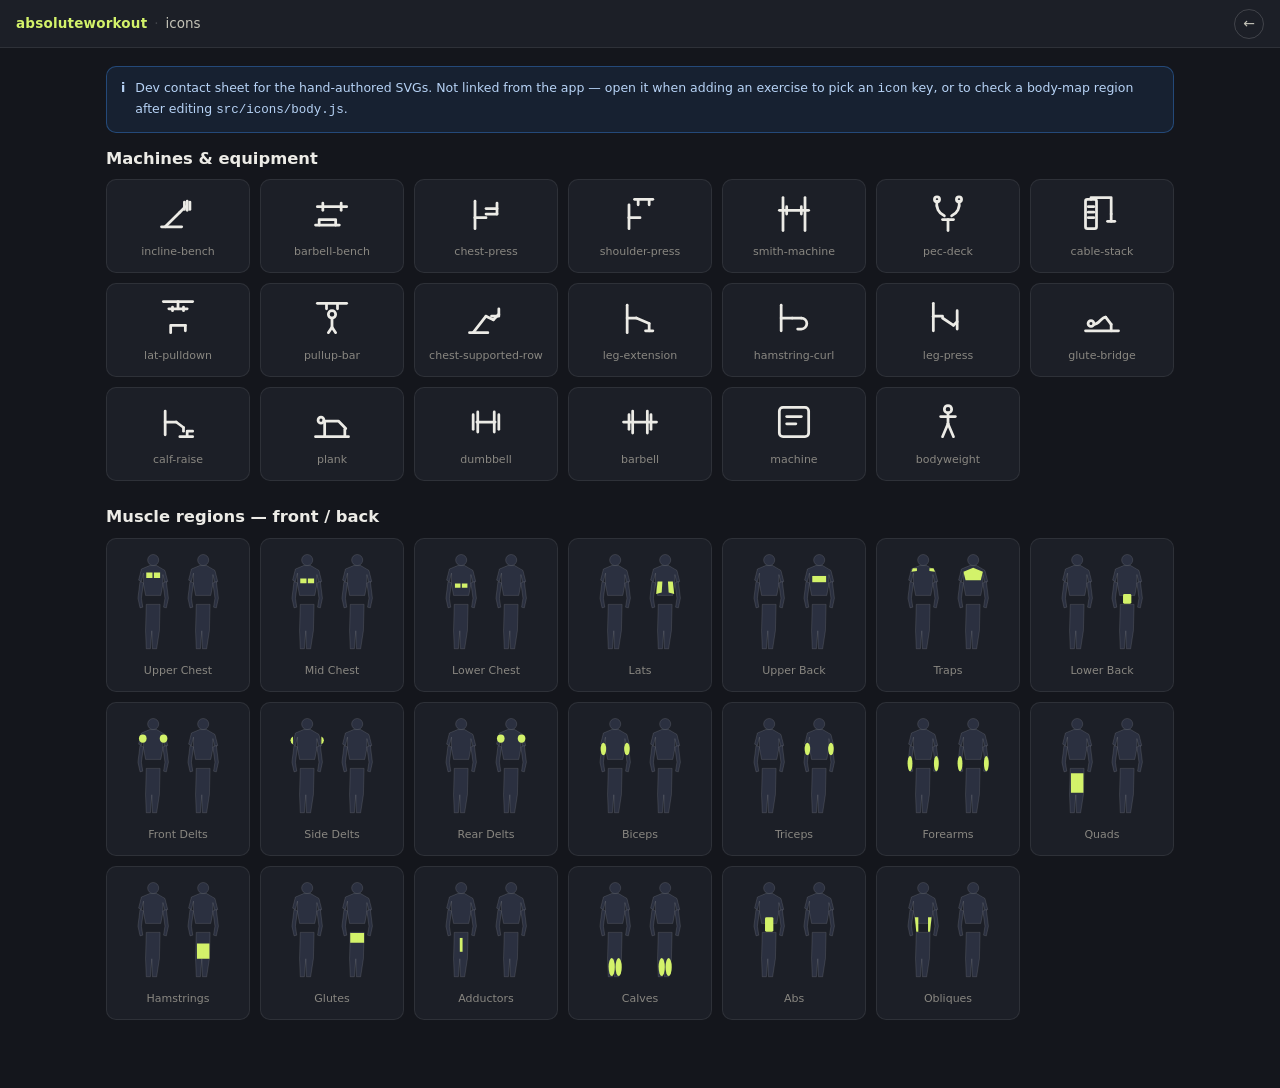
==== icons.html @ 0a4fb913 "Replace placeholder data with the real L5-S1-constrained plan; add muscle maps Data is now the actua" ====
<!DOCTYPE html>
<html lang="en">
<head>
<meta charset="UTF-8">
<title>absoluteworkout — icon contact sheet</title>
<meta name="viewport" content="width=device-width, initial-scale=1">
<meta name="robots" content="noindex">
<link rel="stylesheet" href="app.css">
<style>
  main { max-width: 1100px; }
  .sheet { display: grid; grid-template-columns: repeat(auto-fill, minmax(132px, 1fr)); gap: 10px; }
  .cell {
    display: flex; flex-direction: column; align-items: center; gap: 7px;
    padding: 12px 8px; background: var(--surface); border: 1px solid var(--line);
    border-radius: var(--radius); text-align: center;
  }
  .cell .k { font-size: 11px; color: var(--muted); word-break: break-word; }
  .cell .icon-eq { width: 44px; height: 44px; color: var(--text); }
</style>
</head>
<body>
<header class="appbar">
  <div class="wordmark"><span class="mark">absoluteworkout</span><span class="sep">·</span><span class="tag">icons</span></div>
  <div class="appbar-actions"><a class="icon-link" href="index.html" title="Back to the app">←</a></div>
</header>
<main>
  <div class="banner info" style="margin-bottom:16px">
    <span class="icon">i</span>
    <div>Dev contact sheet for the hand-authored SVGs. Not linked from the app —
      open it when adding an exercise to pick an <code>icon</code> key, or to check
      a body-map region after editing <code>src/icons/body.js</code>.</div>
  </div>

  <h3 style="margin-bottom:10px">Machines &amp; equipment</h3>
  <div class="sheet" id="eq"></div>

  <h3 style="margin:26px 0 10px">Muscle regions — front / back</h3>
  <div class="sheet" id="mm"></div>
</main>

<script type="module">
import { iconByKey, ICON_KEYS } from './src/icons/equipment.js';
import { bodyMap } from './src/icons/body.js';
import { mount, html } from './src/ui.js';

mount(document.getElementById('eq'),
  html`${ICON_KEYS.map(k => html`<div class="cell">${iconByKey(k)}<span class="k">${k}</span></div>`)}`);

const muscles = await fetch('data/muscles.json', { cache: 'no-store' }).then(r => r.json());
mount(document.getElementById('mm'),
  html`${muscles.map(m => html`<div class="cell">
    ${bodyMap({ primary: [m.id], view: 'both', height: 104 })}
    <span class="k">${m.name}</span>
  </div>`)}`);
</script>
</body>
</html>
---- app.css ----
/* absoluteworkout — dark-only. Structural tokens follow terroir; the viz tokens
   are the validated set (see README § Charts before changing any --series-*). */

:root {
  --bg: #14161c;
  --surface: #1c1f27;
  --surface-2: #232732;
  --surface-3: #2b3040;

  --text: #ecebe6;
  --text-2: #c3c2b7;
  --muted: #898781;

  --line: rgba(255, 255, 255, 0.08);
  --line-strong: rgba(255, 255, 255, 0.16);

  /* Brand accent — UI chrome only. Deliberately never used as a data colour,
     so it can't be mistaken for a series or a status. */
  --accent: #d3f26a;
  --accent-ink: #14161c;

  /* Data layer. Single hue: magnitude is read from bar length, not colour. */
  --series-1: #3987e5;
  --grid: #2c2f38;
  --baseline: #383c46;
  --band: rgba(57, 135, 229, 0.10);   /* weekly target range */

  /* Ordinal ramp, dark→light for increasing magnitude on a dark surface.
     Validated on --surface: monotone L, all ΔL gaps >= 0.06, single hue. */
  --ramp-1: #184f95;
  --ramp-2: #256abf;
  --ramp-3: #3987e5;
  --ramp-4: #86b6ef;
  --ramp-0: #232732;                  /* zero — recedes into the surface */

  /* Status. Ships with an icon + label, never colour alone: good vs critical
     is ΔE 4.1 under deuteranopia. */
  --good: #0ca30c;
  --warning: #fab219;
  --critical: #d03b3b;

  --radius: 10px;
  --radius-sm: 6px;
}

*, *::before, *::after { box-sizing: border-box; }

html { -webkit-text-size-adjust: 100%; }

body {
  margin: 0;
  min-height: 100vh;
  font-family: system-ui, -apple-system, "Segoe UI", sans-serif;
  font-size: 14px;
  line-height: 1.55;
  color: var(--text);
  background: var(--bg);
  -webkit-font-smoothing: antialiased;
  -moz-osx-font-smoothing: grayscale;
}

h1, h2, h3, h4 { margin: 0; font-weight: 600; line-height: 1.25; }

button { font: inherit; color: inherit; }

a { color: var(--accent); }

/* ---------- App bar ---------- */

header.appbar {
  position: sticky;
  top: 0;
  z-index: 50;
  display: flex;
  align-items: center;
  justify-content: space-between;
  gap: 16px;
  height: 48px;
  padding: 0 16px;
  background: var(--surface);
  border-bottom: 1px solid var(--line);
}

.wordmark {
  display: flex;
  align-items: baseline;
  gap: 7px;
  font-size: 13.5px;
}
.wordmark .mark { font-weight: 700; color: var(--accent); letter-spacing: 0.2px; }
.wordmark .sep { color: var(--line-strong); }
.wordmark .tag { color: var(--text-2); font-weight: 500; }

.appbar-actions { display: flex; align-items: center; gap: 8px; }

.icon-link, .icon-btn {
  display: inline-flex;
  align-items: center;
  justify-content: center;
  width: 30px;
  height: 30px;
  border-radius: 999px;
  border: 1px solid var(--line-strong);
  background: transparent;
  color: var(--text-2);
  text-decoration: none;
  cursor: pointer;
  transition: background 0.15s, border-color 0.15s, color 0.15s;
}
.icon-link:hover, .icon-btn:hover {
  background: rgba(255, 255, 255, 0.07);
  border-color: var(--line-strong);
  color: var(--text);
}
.icon-link svg, .icon-btn svg { width: 15px; height: 15px; display: block; }

/* ---------- Tabs ---------- */

nav.tabs {
  position: sticky;
  top: 48px;
  z-index: 40;
  display: flex;
  gap: 2px;
  padding: 0 16px;
  background: var(--surface);
  border-bottom: 1px solid var(--line);
  overflow-x: auto;
  scrollbar-width: none;
}
nav.tabs::-webkit-scrollbar { display: none; }

nav.tabs button {
  flex: 0 0 auto;
  padding: 11px 14px 9px;
  background: none;
  border: none;
  border-bottom: 2px solid transparent;
  color: var(--muted);
  font-size: 13px;
  font-weight: 600;
  letter-spacing: 0.2px;
  cursor: pointer;
  transition: color 0.15s, border-color 0.15s;
}
nav.tabs button:hover { color: var(--text-2); }
nav.tabs button[aria-selected="true"] { color: var(--text); border-bottom-color: var(--accent); }

/* ---------- Layout ---------- */

main {
  max-width: 940px;
  margin: 0 auto;
  padding: 18px 16px 72px;
}

.view[hidden] { display: none; }

.stack { display: flex; flex-direction: column; gap: 14px; }
.row { display: flex; align-items: center; gap: 8px; flex-wrap: wrap; }
.spread { display: flex; align-items: center; justify-content: space-between; gap: 12px; }

.section-label {
  font-size: 10.5px;
  font-weight: 700;
  text-transform: uppercase;
  letter-spacing: 1px;
  color: var(--muted);
}

.card {
  background: var(--surface);
  border: 1px solid var(--line);
  border-radius: var(--radius);
  padding: 14px 16px;
}

.empty {
  padding: 40px 20px;
  text-align: center;
  color: var(--muted);
  background: var(--surface);
  border: 1px dashed var(--line-strong);
  border-radius: var(--radius);
}
.empty .hint { margin-top: 8px; font-size: 12.5px; }

/* ---------- Chips ---------- */

.chip {
  display: inline-flex;
  align-items: center;
  gap: 6px;
  padding: 5px 12px;
  border-radius: 999px;
  border: 1px solid var(--line);
  background: rgba(255, 255, 255, 0.05);
  color: var(--text-2);
  font-size: 12.5px;
  font-weight: 500;
  cursor: pointer;
  transition: background 0.15s, color 0.15s, border-color 0.15s;
}
.chip:hover { background: rgba(255, 255, 255, 0.09); color: var(--text); }
.chip[aria-pressed="true"] {
  background: var(--accent);
  border-color: var(--accent);
  color: var(--accent-ink);
  font-weight: 600;
}

.badge {
  display: inline-flex;
  align-items: center;
  padding: 2px 8px;
  border-radius: 999px;
  background: var(--surface-2);
  border: 1px solid var(--line);
  color: var(--text-2);
  font-size: 11px;
  font-weight: 600;
  letter-spacing: 0.2px;
  white-space: nowrap;
}

/* ---------- Buttons ---------- */

.btn {
  display: inline-flex;
  align-items: center;
  justify-content: center;
  gap: 7px;
  padding: 9px 16px;
  border-radius: var(--radius-sm);
  border: 1px solid var(--line-strong);
  background: var(--surface-2);
  color: var(--text);
  font-size: 13px;
  font-weight: 600;
  cursor: pointer;
  transition: background 0.15s, border-color 0.15s, opacity 0.15s;
}
.btn:hover { background: var(--surface-3); }
.btn:disabled { opacity: 0.45; cursor: not-allowed; }
.btn.primary {
  background: var(--accent);
  border-color: var(--accent);
  color: var(--accent-ink);
}
.btn.primary:hover { filter: brightness(1.07); }
.btn.danger { color: #f0a3a3; border-color: rgba(208, 59, 59, 0.45); }
.btn.danger:hover { background: rgba(208, 59, 59, 0.14); }
.btn.sm { padding: 6px 11px; font-size: 12px; }

/* ---------- Icons: machines + muscle map ---------- */

.icon-eq {
  width: 26px;
  height: 26px;
  flex: 0 0 auto;
  color: var(--text-2);
}

.ex-icons {
  display: flex;
  align-items: center;
  gap: 8px;
  flex: 0 0 auto;
  padding-top: 2px;
}

.icon-eq-box {
  display: inline-flex;
  align-items: center;
  justify-content: center;
  width: 38px;
  height: 38px;
  border-radius: var(--radius-sm);
  background: var(--surface-2);
  border: 1px solid var(--line);
  overflow: hidden;
}

/* Real photo/illustration, when data/exercises.json supplies `image`. */
.ex-thumb {
  width: 100%;
  height: 100%;
  object-fit: cover;
  display: block;
}

.demo-link {
  display: inline-flex;
  align-items: center;
  gap: 4px;
  font-size: 11.5px;
  font-weight: 600;
  color: var(--accent);
  text-decoration: none;
}
.demo-link:hover { text-decoration: underline; }

/* Body map. Outline recedes; the highlighted region is the whole point. */
.bodymap { display: block; }
.bodymap .bm-outline {
  fill: var(--surface-3);
  stroke: var(--line-strong);
  stroke-width: 1;
}
.bodymap .r-on { fill: var(--accent); }
.bodymap .r-sec { fill: var(--accent); opacity: 0.35; }

.bodymap-pair { display: inline-flex; gap: 6px; align-items: flex-start; }

.bodymap-box {
  display: inline-flex;
  align-items: center;
  justify-content: center;
  gap: 6px;
  padding: 6px 8px;
  border-radius: var(--radius-sm);
  background: var(--surface-2);
  border: 1px solid var(--line);
}

.map-legend {
  display: flex;
  gap: 14px;
  margin-top: 8px;
  font-size: 11.5px;
  color: var(--muted);
}
.map-legend span { display: inline-flex; align-items: center; gap: 5px; }
.map-legend i {
  width: 10px; height: 10px; border-radius: 2px;
  background: var(--accent); display: inline-block;
}
.map-legend i.sec { opacity: 0.35; }

/* ---------- Safety callouts ---------- */

.limit {
  display: inline-flex;
  align-items: center;
  gap: 6px;
  margin: 8px 14px 0;
  padding: 4px 10px;
  border-radius: 999px;
  background: rgba(250, 178, 25, 0.12);
  border: 1px solid rgba(250, 178, 25, 0.45);
  color: #f3d18a;
  font-size: 11.5px;
  font-weight: 600;
}

.support-tag {
  font-size: 11px;
  color: var(--muted);
}

/* ---------- Exercise / prescription rows ---------- */

.block + .block { margin-top: 16px; }
.block-name {
  margin-bottom: 8px;
  font-size: 10.5px;
  font-weight: 700;
  text-transform: uppercase;
  letter-spacing: 1px;
  color: var(--muted);
}

.ex {
  border: 1px solid var(--line);
  border-radius: var(--radius);
  background: var(--surface);
  overflow: hidden;
}
.ex + .ex { margin-top: 8px; }

.ex-head {
  display: flex;
  align-items: flex-start;
  justify-content: space-between;
  gap: 12px;
  padding: 12px 14px;
}
.ex-name { font-size: 14.5px; font-weight: 600; }
.ex-sub { margin-top: 3px; font-size: 12.5px; color: var(--muted); }
.ex-pres {
  flex: 0 0 auto;
  text-align: right;
  font-variant-numeric: tabular-nums;
}
.ex-pres .sets { font-size: 15px; font-weight: 700; }
.ex-pres .rest { font-size: 11.5px; color: var(--muted); }

.cues {
  margin: 0;
  padding: 0 14px 12px 30px;
  color: var(--text-2);
  font-size: 12.5px;
}
.cues li { margin: 2px 0; }

.note {
  padding: 8px 14px 12px;
  font-size: 12.5px;
  color: var(--text-2);
}
.note.progression { color: var(--accent); }

/* ---------- Set logger ---------- */

.sets-grid {
  display: grid;
  grid-template-columns: 26px 1fr 1fr 42px;
  gap: 6px;
  align-items: center;
  padding: 0 14px 12px;
}
.sets-grid .col-label {
  font-size: 10px;
  font-weight: 700;
  text-transform: uppercase;
  letter-spacing: 0.8px;
  color: var(--muted);
}
.sets-grid .idx {
  font-size: 12px;
  font-weight: 700;
  color: var(--muted);
  text-align: center;
  font-variant-numeric: tabular-nums;
}
.sets-grid input {
  width: 100%;
  padding: 8px 10px;
  border-radius: var(--radius-sm);
  border: 1px solid var(--line-strong);
  background: var(--bg);
  color: var(--text);
  font: inherit;
  font-variant-numeric: tabular-nums;
  text-align: center;
}
.sets-grid input:focus {
  outline: 2px solid var(--series-1);
  outline-offset: -1px;
  border-color: transparent;
}
.sets-grid input::placeholder { color: var(--muted); }

.set-done {
  display: inline-flex;
  align-items: center;
  justify-content: center;
  width: 34px;
  height: 34px;
  border-radius: var(--radius-sm);
  border: 1px solid var(--line-strong);
  background: var(--surface-2);
  color: var(--muted);
  cursor: pointer;
  transition: background 0.15s, color 0.15s, border-color 0.15s;
}
.set-done:hover { background: var(--surface-3); color: var(--text-2); }
.set-done[aria-pressed="true"] {
  background: rgba(12, 163, 12, 0.16);
  border-color: var(--good);
  color: #6ee06e;
}
.set-done svg { width: 15px; height: 15px; }

/* A logged set recedes — the eye should land on what's still to do. */
.sets-grid input.logged {
  opacity: 0.6;
  border-color: rgba(12, 163, 12, 0.35);
}

/* ---------- Stat tiles ---------- */

.tiles {
  display: grid;
  grid-template-columns: repeat(auto-fit, minmax(140px, 1fr));
  gap: 10px;
}
.tile {
  padding: 13px 15px;
  background: var(--surface);
  border: 1px solid var(--line);
  border-radius: var(--radius);
}
.tile .label {
  font-size: 10.5px;
  font-weight: 700;
  text-transform: uppercase;
  letter-spacing: 0.9px;
  color: var(--muted);
}
.tile .value {
  margin-top: 5px;
  font-size: 26px;
  font-weight: 700;
  line-height: 1.1;
  color: var(--text);
}
.tile .unit { font-size: 13px; font-weight: 600; color: var(--text-2); margin-left: 3px; }
.tile .sub { margin-top: 3px; font-size: 12px; color: var(--muted); }

/* ---------- Volume bars ---------- */

.vol-row {
  display: grid;
  grid-template-columns: 104px 1fr 96px;
  align-items: center;
  gap: 10px;
  padding: 5px 0;
}
.vol-name { font-size: 12.5px; color: var(--text-2); }

.vol-track {
  position: relative;
  height: 16px;
  background: var(--surface-2);
  border-radius: 3px;
  overflow: hidden;
}
/* Target range drawn behind the bar — state is read from position against the
   band plus the text label, never from bar colour. */
.vol-band {
  position: absolute;
  top: 0;
  bottom: 0;
  background: var(--band);
  border-left: 1px solid rgba(57, 135, 229, 0.5);
  border-right: 1px solid rgba(57, 135, 229, 0.5);
}
.vol-bar {
  position: relative;
  height: 100%;
  background: var(--series-1);
  border-radius: 0 4px 4px 0;
  min-width: 2px;
}
.vol-meta {
  display: flex;
  align-items: center;
  gap: 5px;
  font-size: 12px;
  color: var(--muted);
  font-variant-numeric: tabular-nums;
  white-space: nowrap;
}
.vol-meta .sets { font-weight: 700; color: var(--text-2); }
.vol-meta .state { font-size: 11px; }

/* ---------- Weekly trend ---------- */

.trend {
  display: flex;
  align-items: flex-end;
  gap: 3px;
  height: 96px;
  padding-top: 6px;
  border-bottom: 1px solid var(--baseline);
}
.trend-col {
  flex: 1 1 0;
  min-width: 0;
  display: flex;
  flex-direction: column;
  justify-content: flex-end;
  height: 100%;
  cursor: default;
}
.trend-bar {
  background: var(--series-1);
  border-radius: 4px 4px 0 0;
  min-height: 2px;
  transition: filter 0.12s;
}
.trend-col:hover .trend-bar { filter: brightness(1.25); }
.trend-bar.zero { background: var(--surface-2); }
.trend-axis {
  display: flex;
  gap: 3px;
  margin-top: 5px;
}
.trend-axis span {
  flex: 1 1 0;
  min-width: 0;
  font-size: 9.5px;
  color: var(--muted);
  text-align: center;
  overflow: hidden;
  white-space: nowrap;
}

/* ---------- Table ---------- */

table.data {
  width: 100%;
  border-collapse: collapse;
  font-size: 13px;
}
table.data th {
  text-align: left;
  padding: 7px 8px;
  font-size: 10.5px;
  font-weight: 700;
  text-transform: uppercase;
  letter-spacing: 0.8px;
  color: var(--muted);
  border-bottom: 1px solid var(--line-strong);
}
table.data td {
  padding: 8px;
  border-bottom: 1px solid var(--line);
  color: var(--text-2);
  font-variant-numeric: tabular-nums;
}
table.data td.name { color: var(--text); font-variant-numeric: normal; }
table.data tr:last-child td { border-bottom: none; }

/* ---------- Library cross-reference ---------- */

.lib-grid { display: grid; grid-template-columns: 1fr; gap: 14px; }
@media (min-width: 720px) {
  .lib-grid { grid-template-columns: 1fr 1fr; }
}

.lib-list { display: flex; flex-direction: column; gap: 4px; }
.lib-item {
  display: flex;
  align-items: center;
  justify-content: space-between;
  gap: 10px;
  width: 100%;
  padding: 8px 11px;
  border-radius: var(--radius-sm);
  border: 1px solid transparent;
  background: var(--surface-2);
  text-align: left;
  cursor: pointer;
  transition: background 0.15s, border-color 0.15s;
}
.lib-item:hover { background: var(--surface-3); }
.lib-item[aria-pressed="true"] { border-color: var(--accent); background: var(--surface-3); }
.lib-item .n { font-size: 13px; color: var(--text); }
.lib-item .m { font-size: 11.5px; color: var(--muted); }

/* ---------- Banner ---------- */

.banner {
  display: flex;
  align-items: flex-start;
  gap: 10px;
  padding: 11px 14px;
  border-radius: var(--radius);
  font-size: 12.5px;
  border: 1px solid;
}
.banner.warn {
  background: rgba(250, 178, 25, 0.10);
  border-color: rgba(250, 178, 25, 0.4);
  color: #f3d18a;
}
.banner.info {
  background: rgba(57, 135, 229, 0.10);
  border-color: rgba(57, 135, 229, 0.4);
  color: #b7d3f6;
}
.banner .icon { flex: 0 0 auto; font-weight: 700; }
.banner ul { margin: 6px 0 0; padding-left: 18px; }

/* ---------- Dialog ---------- */

dialog {
  max-width: 460px;
  width: calc(100% - 32px);
  padding: 20px 22px;
  border: 1px solid var(--line-strong);
  border-radius: var(--radius);
  background: var(--surface);
  color: var(--text);
}
dialog::backdrop { background: rgba(0, 0, 0, 0.6); backdrop-filter: blur(2px); }
dialog h3 { margin-bottom: 6px; font-size: 15px; }
dialog p { margin: 0 0 14px; font-size: 13px; color: var(--text-2); }
dialog textarea {
  width: 100%;
  min-height: 120px;
  padding: 10px;
  border-radius: var(--radius-sm);
  border: 1px solid var(--line-strong);
  background: var(--bg);
  color: var(--text);
  font-family: ui-monospace, SFMono-Regular, Menlo, monospace;
  font-size: 12px;
  resize: vertical;
}
dialog .dialog-actions { display: flex; justify-content: flex-end; gap: 8px; margin-top: 14px; }

/* ---------- Sticky session footer ---------- */

.session-footer {
  position: fixed;
  bottom: 0;
  left: 0;
  right: 0;
  z-index: 45;
  display: flex;
  align-items: center;
  justify-content: space-between;
  gap: 12px;
  padding: 10px 16px;
  background: var(--surface);
  border-top: 1px solid var(--line-strong);
}
.session-footer .progress { font-size: 12.5px; color: var(--text-2); font-variant-numeric: tabular-nums; }

@media (max-width: 520px) {
  .vol-row { grid-template-columns: 84px 1fr 78px; }
  .tile .value { font-size: 22px; }
  main { padding: 14px 12px 76px; }
}

@media (prefers-reduced-motion: reduce) {
  * { transition: none !important; animation: none !important; }
}
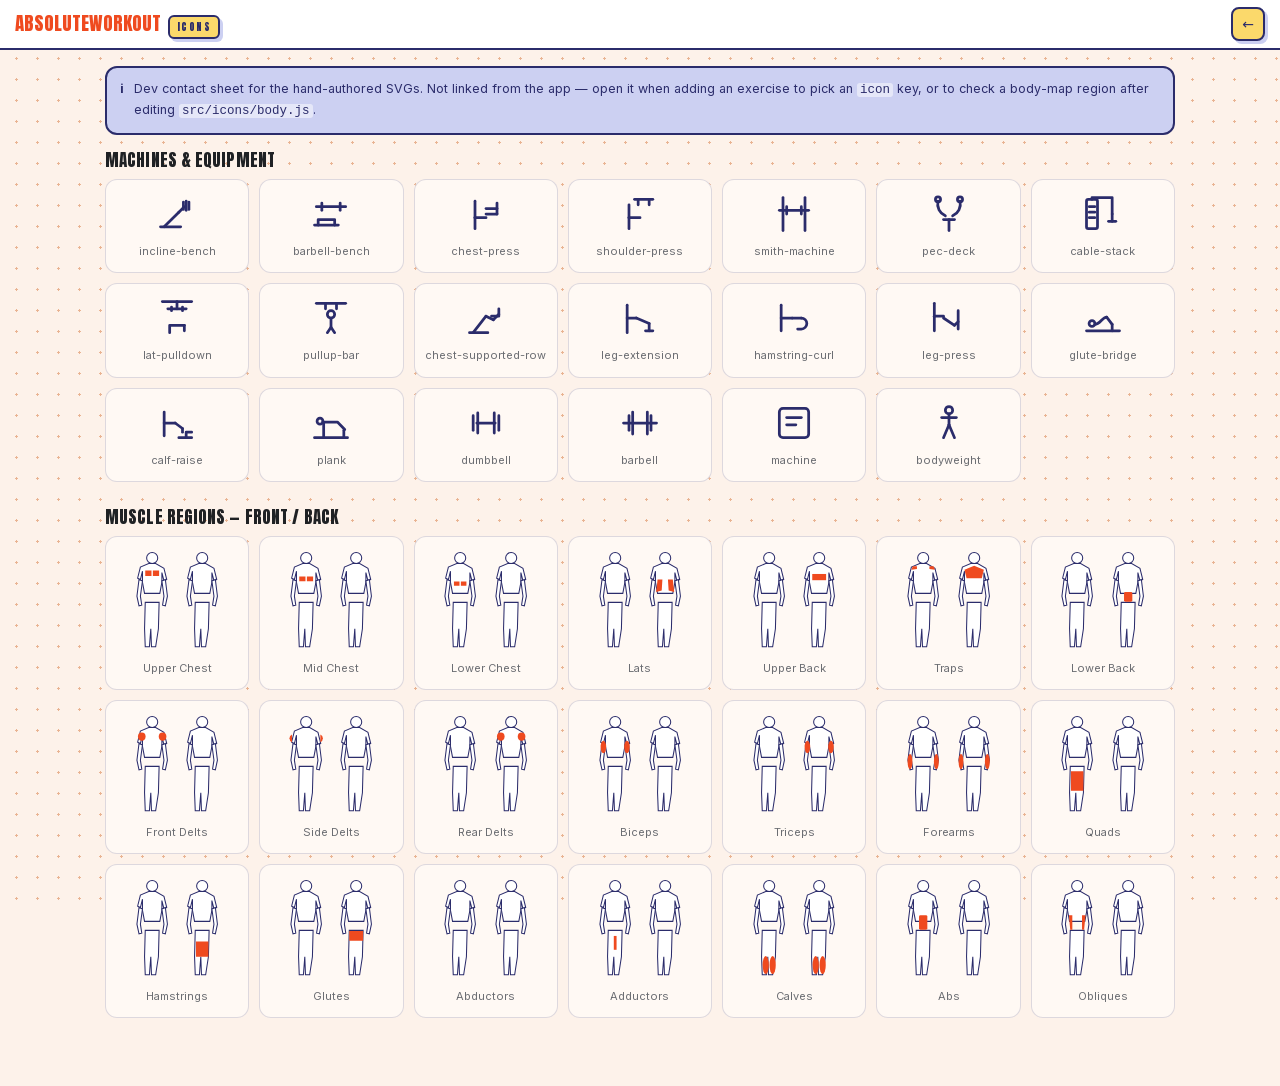
==== commit 3d1eb460: "Restyle: warm Ghibli-ish palette, self-hosted display type Replaces the dark theme with a cream grou" ====
--- a/icons.html
+++ b/icons.html
@@ -11,11 +11,11 @@
   .sheet { display: grid; grid-template-columns: repeat(auto-fill, minmax(132px, 1fr)); gap: 10px; }
   .cell {
     display: flex; flex-direction: column; align-items: center; gap: 7px;
-    padding: 12px 8px; background: var(--surface); border: 1px solid var(--line);
+    padding: 12px 8px; background: var(--card); border: 1px solid var(--line);
     border-radius: var(--radius); text-align: center;
   }
-  .cell .k { font-size: 11px; color: var(--muted); word-break: break-word; }
-  .cell .icon-eq { width: 44px; height: 44px; color: var(--text); }
+  .cell .k { font-size: 11px; color: var(--ink-2); word-break: break-word; }
+  .cell .icon-eq { width: 44px; height: 44px; color: var(--navy); }
 </style>
 </head>
 <body>
--- a/app.css
+++ b/app.css
@@ -1,69 +1,103 @@
-/* absoluteworkout — dark-only. Structural tokens follow terroir; the viz tokens
-   are the validated set (see README § Charts before changing any --series-*). */
+/* ===========================================================================
+   absoluteworkout — visual system
+   ---------------------------------------------------------------------------
+   Warm blush cream ground with a dot lattice, vermilion primary, butter
+   secondary, deep navy ink, and hard offset shadows with no blur. Anton
+   condensed caps for display, Inter for everything else.
+
+   Two rules worth knowing before editing:
+
+   1. VERMILION IS UI CHROME, NOT DATA. The volume chart uses --series and
+      --series-met (two steps of one blue hue) so a chart colour can never be
+      confused with an accent. Status good vs critical sit at dE 4.1 under
+      deuteranopia, so no verdict in this app is carried by colour alone — the
+      marker position and the text label say it.
+   2. INPUTS ARE 16px. Below that, iOS Safari zooms the page on focus. You tap
+      ~19 fields in a session; 14px means 19 involuntary zooms.
+   =========================================================================== */
+
+/* Self-hosted so the app makes no third-party requests and works offline.
+   Latin subsets only — 59KB for both. */
+@font-face {
+  font-family: 'Anton';
+  src: url('assets/fonts/anton-latin.woff2') format('woff2');
+  font-weight: 400;
+  font-style: normal;
+  font-display: swap;
+}
+@font-face {
+  font-family: 'InterVar';
+  src: url('assets/fonts/inter-latin.woff2') format('woff2');
+  font-weight: 100 900;
+  font-style: normal;
+  font-display: swap;
+}
 
 :root {
-  --bg: #14161c;
-  --surface: #1c1f27;
-  --surface-2: #232732;
-  --surface-3: #2b3040;
-
-  --text: #ecebe6;
-  --text-2: #c3c2b7;
-  --muted: #898781;
-
-  --line: rgba(255, 255, 255, 0.08);
-  --line-strong: rgba(255, 255, 255, 0.16);
-
-  /* Brand accent — UI chrome only. Deliberately never used as a data colour,
-     so it can't be mistaken for a series or a status. */
-  --accent: #d3f26a;
-  --accent-ink: #14161c;
-
-  /* Data layer. Single hue: magnitude is read from bar length, not colour. */
-  --series-1: #3987e5;
-  --grid: #2c2f38;
-  --baseline: #383c46;
-  --band: rgba(57, 135, 229, 0.10);   /* weekly target range */
-
-  /* Ordinal ramp, dark→light for increasing magnitude on a dark surface.
-     Validated on --surface: monotone L, all ΔL gaps >= 0.06, single hue. */
-  --ramp-1: #184f95;
-  --ramp-2: #256abf;
-  --ramp-3: #3987e5;
-  --ramp-4: #86b6ef;
-  --ramp-0: #232732;                  /* zero — recedes into the surface */
-
-  /* Status. Ships with an icon + label, never colour alone: good vs critical
-     is ΔE 4.1 under deuteranopia. */
-  --good: #0ca30c;
-  --warning: #fab219;
+  /* ground + ink */
+  --cream: #fdf2ea;
+  --card: #fff9f4;
+  --white: #ffffff;
+  --ink: #1f2124;
+  --ink-2: #6b6d72;
+  --ink-3: #a3a5aa;
+
+  /* accents — chrome only */
+  --verm: #ef4a1f;
+  --butter: #fbd96b;
+  --navy: #2b2c6b;
+  --lav: #ccd0f2;
+
+  /* the dot lattice */
+  --dot: #e9b493;
+
+  /* data layer — one hue, two steps. Never an accent colour. */
+  --series: #2f6fa8;
+  --series-met: #6fa3cf;
+
+  /* status. Icon + label always; never colour alone. */
   --critical: #d03b3b;
 
-  --radius: 10px;
-  --radius-sm: 6px;
+  --line: rgba(43, 44, 107, 0.16);
+
+  --radius: 12px;
+  --radius-sm: 8px;
+  --shadow: 5px 5px 0 var(--lav);
+  --shadow-sm: 3px 3px 0 var(--lav);
+
+  --display: Anton, 'Arial Narrow', sans-serif;
+  --body: InterVar, system-ui, -apple-system, 'Segoe UI', sans-serif;
 }
 
 *, *::before, *::after { box-sizing: border-box; }
-
 html { -webkit-text-size-adjust: 100%; }
 
 body {
   margin: 0;
   min-height: 100vh;
-  font-family: system-ui, -apple-system, "Segoe UI", sans-serif;
+  font-family: var(--body);
   font-size: 14px;
   line-height: 1.55;
-  color: var(--text);
-  background: var(--bg);
+  color: var(--ink);
+  background-color: var(--cream);
+  /* the lattice — fixed so it reads as paper the app sits on, not wallpaper
+     that scrolls with the content */
+  background-image: radial-gradient(circle, var(--dot) 1.15px, transparent 1.15px);
+  background-size: 21px 21px;
+  background-position: 6px 6px;
+  background-attachment: fixed;
   -webkit-font-smoothing: antialiased;
   -moz-osx-font-smoothing: grayscale;
 }
 
-h1, h2, h3, h4 { margin: 0; font-weight: 600; line-height: 1.25; }
-
+h1, h2, h3, h4 { margin: 0; font-weight: 400; line-height: 1.1; }
+h2, h3 { font-family: var(--display); text-transform: uppercase; letter-spacing: 0.1px; }
+h2 { font-size: 27px; }
+h3 { font-size: 17px; }
 button { font: inherit; color: inherit; }
-
-a { color: var(--accent); }
+a { color: var(--verm); }
+
+:focus-visible { outline: 3px solid var(--navy); outline-offset: 2px; }
 
 /* ---------- App bar ---------- */
 
@@ -75,115 +109,129 @@
   align-items: center;
   justify-content: space-between;
   gap: 16px;
-  height: 48px;
-  padding: 0 16px;
-  background: var(--surface);
-  border-bottom: 1px solid var(--line);
+  height: 50px;
+  padding-left: max(15px, env(safe-area-inset-left));
+  padding-right: max(15px, env(safe-area-inset-right));
+  background: var(--white);
+  border-bottom: 2px solid var(--navy);
 }
 
 .wordmark {
   display: flex;
   align-items: baseline;
   gap: 7px;
-  font-size: 13.5px;
-}
-.wordmark .mark { font-weight: 700; color: var(--accent); letter-spacing: 0.2px; }
-.wordmark .sep { color: var(--line-strong); }
-.wordmark .tag { color: var(--text-2); font-weight: 500; }
-
-.appbar-actions { display: flex; align-items: center; gap: 8px; }
+  font-family: var(--display);
+  font-size: 19px;
+  text-transform: uppercase;
+  color: var(--verm);
+}
+.wordmark .mark { color: var(--verm); }
+.wordmark .mark b { font-weight: 400; color: var(--navy); }
+.wordmark .sep { display: none; }        /* the two-tone wordmark carries it */
+.wordmark .tag {
+  font-size: 10px;
+  letter-spacing: 1.4px;
+  color: var(--navy);
+  background: var(--butter);
+  border: 2px solid var(--navy);
+  border-radius: 6px;
+  padding: 2px 7px;
+  box-shadow: var(--shadow-sm);
+}
+
+.appbar-actions { display: flex; align-items: center; gap: 9px; }
 
 .icon-link, .icon-btn {
   display: inline-flex;
   align-items: center;
   justify-content: center;
-  width: 30px;
-  height: 30px;
-  border-radius: 999px;
-  border: 1px solid var(--line-strong);
-  background: transparent;
-  color: var(--text-2);
+  width: 34px;
+  height: 34px;
+  border-radius: var(--radius-sm);
+  border: 2px solid var(--navy);
+  background: var(--butter);
+  color: var(--navy);
   text-decoration: none;
   cursor: pointer;
-  transition: background 0.15s, border-color 0.15s, color 0.15s;
-}
-.icon-link:hover, .icon-btn:hover {
-  background: rgba(255, 255, 255, 0.07);
-  border-color: var(--line-strong);
-  color: var(--text);
-}
+  box-shadow: var(--shadow-sm);
+  transition: transform 0.1s, box-shadow 0.1s;
+}
+.icon-link:hover, .icon-btn:hover { transform: translate(1px, 1px); box-shadow: 2px 2px 0 var(--lav); }
+.icon-link:active, .icon-btn:active { transform: translate(3px, 3px); box-shadow: none; }
 .icon-link svg, .icon-btn svg { width: 15px; height: 15px; display: block; }
 
 /* ---------- Tabs ---------- */
 
 nav.tabs {
   position: sticky;
-  top: 48px;
+  top: 50px;
   z-index: 40;
   display: flex;
-  gap: 2px;
-  padding: 0 16px;
-  background: var(--surface);
-  border-bottom: 1px solid var(--line);
-  overflow-x: auto;
-  scrollbar-width: none;
-}
-nav.tabs::-webkit-scrollbar { display: none; }
-
+  background: var(--white);
+  border-bottom: 2px solid var(--navy);
+  padding-left: env(safe-area-inset-left);
+  padding-right: env(safe-area-inset-right);
+}
 nav.tabs button {
-  flex: 0 0 auto;
-  padding: 11px 14px 9px;
+  flex: 1 1 0;
+  min-width: 0;
+  padding: 11px 4px 10px;
   background: none;
   border: none;
-  border-bottom: 2px solid transparent;
-  color: var(--muted);
-  font-size: 13px;
-  font-weight: 600;
-  letter-spacing: 0.2px;
+  border-right: 1px solid var(--line);
+  font-family: var(--display);
+  font-size: 11.5px;
+  letter-spacing: 1px;
+  text-transform: uppercase;
+  color: var(--ink-2);
   cursor: pointer;
-  transition: color 0.15s, border-color 0.15s;
-}
-nav.tabs button:hover { color: var(--text-2); }
-nav.tabs button[aria-selected="true"] { color: var(--text); border-bottom-color: var(--accent); }
+  transition: background 0.12s, color 0.12s;
+}
+nav.tabs button:last-child { border-right: none; }
+nav.tabs button:hover { background: var(--cream); }
+nav.tabs button[aria-selected="true"] { background: var(--verm); color: var(--white); }
 
 /* ---------- Layout ---------- */
 
 main {
   max-width: 940px;
   margin: 0 auto;
-  padding: 18px 16px 72px;
+  padding-top: 16px;
+  padding-left: max(15px, env(safe-area-inset-left));
+  padding-right: max(15px, env(safe-area-inset-right));
+  padding-bottom: calc(72px + env(safe-area-inset-bottom));
 }
 
 .view[hidden] { display: none; }
-
 .stack { display: flex; flex-direction: column; gap: 14px; }
 .row { display: flex; align-items: center; gap: 8px; flex-wrap: wrap; }
 .spread { display: flex; align-items: center; justify-content: space-between; gap: 12px; }
 
 .section-label {
-  font-size: 10.5px;
-  font-weight: 700;
+  font-family: var(--display);
+  font-size: 11.5px;
+  letter-spacing: 1.3px;
   text-transform: uppercase;
-  letter-spacing: 1px;
-  color: var(--muted);
+  color: var(--navy);
 }
 
 .card {
-  background: var(--surface);
-  border: 1px solid var(--line);
+  background: var(--card);
+  border: 2px solid var(--navy);
   border-radius: var(--radius);
-  padding: 14px 16px;
+  box-shadow: var(--shadow);
+  padding: 13px 14px;
 }
 
 .empty {
-  padding: 40px 20px;
+  padding: 34px 20px;
   text-align: center;
-  color: var(--muted);
-  background: var(--surface);
-  border: 1px dashed var(--line-strong);
+  color: var(--ink-2);
+  background: var(--card);
+  border: 2px dashed var(--navy);
   border-radius: var(--radius);
 }
-.empty .hint { margin-top: 8px; font-size: 12.5px; }
+.empty .hint { margin-top: 8px; font-size: 12.5px; color: var(--ink-3); }
 
 /* ---------- Chips ---------- */
 
@@ -191,35 +239,30 @@
   display: inline-flex;
   align-items: center;
   gap: 6px;
-  padding: 5px 12px;
+  padding: 6px 13px;
   border-radius: 999px;
-  border: 1px solid var(--line);
-  background: rgba(255, 255, 255, 0.05);
-  color: var(--text-2);
+  border: 2px solid var(--navy);
+  background: var(--white);
+  color: var(--ink);
   font-size: 12.5px;
-  font-weight: 500;
+  font-weight: 600;
   cursor: pointer;
-  transition: background 0.15s, color 0.15s, border-color 0.15s;
-}
-.chip:hover { background: rgba(255, 255, 255, 0.09); color: var(--text); }
-.chip[aria-pressed="true"] {
-  background: var(--accent);
-  border-color: var(--accent);
-  color: var(--accent-ink);
-  font-weight: 600;
-}
+  transition: background 0.12s, color 0.12s;
+}
+.chip:hover { background: var(--cream); }
+.chip[aria-pressed="true"] { background: var(--verm); border-color: var(--navy); color: var(--white); }
+.chip[aria-pressed="true"] .badge { background: var(--white); color: var(--verm); border-color: var(--white); }
 
 .badge {
   display: inline-flex;
   align-items: center;
   padding: 2px 8px;
   border-radius: 999px;
-  background: var(--surface-2);
-  border: 1px solid var(--line);
-  color: var(--text-2);
+  background: var(--butter);
+  border: 1.5px solid var(--navy);
+  color: var(--navy);
   font-size: 11px;
-  font-weight: 600;
-  letter-spacing: 0.2px;
+  font-weight: 700;
   white-space: nowrap;
 }
 
@@ -230,329 +273,368 @@
   align-items: center;
   justify-content: center;
   gap: 7px;
-  padding: 9px 16px;
-  border-radius: var(--radius-sm);
-  border: 1px solid var(--line-strong);
-  background: var(--surface-2);
-  color: var(--text);
+  padding: 11px 17px;
+  border-radius: var(--radius-sm);
+  border: 2px solid var(--navy);
+  background: var(--white);
+  color: var(--navy);
+  font-family: var(--display);
   font-size: 13px;
+  letter-spacing: 1px;
+  text-transform: uppercase;
+  cursor: pointer;
+  box-shadow: var(--shadow-sm);
+  transition: transform 0.1s, box-shadow 0.1s, opacity 0.12s;
+}
+.btn:hover { transform: translate(1px, 1px); box-shadow: 2px 2px 0 var(--lav); }
+.btn:active { transform: translate(3px, 3px); box-shadow: none; }
+.btn:disabled { opacity: 0.45; cursor: not-allowed; transform: none; box-shadow: var(--shadow-sm); }
+.btn.primary { background: var(--butter); }
+.btn.danger { background: var(--white); color: var(--critical); border-color: var(--critical); box-shadow: 3px 3px 0 rgba(208, 59, 59, 0.25); }
+.btn.sm { padding: 7px 12px; font-size: 11.5px; }
+
+.btn.add-exercise {
+  width: 100%;
+  padding: 13px;
+  background: var(--butter);
+}
+
+/* ---------- Form fields ---------- */
+
+/* 16px is not a style choice: iOS Safari zooms the page when focusing an input
+   under 16px, and a session means ~19 taps. */
+.field,
+.sets-grid input {
+  width: 100%;
+  padding: 8px 10px;
+  border-radius: var(--radius-sm);
+  border: 2px solid var(--navy);
+  background: var(--white);
+  color: var(--ink);
+  font-family: var(--body);
   font-weight: 600;
+  font-size: 16px;
+  font-variant-numeric: tabular-nums;
+}
+.field::placeholder, .sets-grid input::placeholder { color: var(--ink-3); font-weight: 500; }
+.sets-grid input { text-align: center; }
+
+.swap-select {
+  max-width: 130px;
+  padding: 7px 9px;
+  border-radius: var(--radius-sm);
+  border: 2px solid var(--navy);
+  background: var(--butter);
+  color: var(--navy);
+  font-family: var(--body);
+  font-weight: 600;
+  font-size: 16px;
+}
+
+/* ---------- Exercise / prescription rows ---------- */
+
+.block + .block { margin-top: 16px; }
+.block-name {
+  margin-bottom: 8px;
+  font-family: var(--display);
+  font-size: 11.5px;
+  letter-spacing: 1.3px;
+  text-transform: uppercase;
+  color: var(--navy);
+}
+
+.ex {
+  background: var(--card);
+  border: 2px solid var(--navy);
+  border-radius: var(--radius);
+  box-shadow: var(--shadow);
+  overflow: hidden;
+}
+.ex + .ex { margin-top: 13px; }
+
+.ex-head {
+  display: flex;
+  align-items: flex-start;
+  justify-content: space-between;
+  gap: 11px;
+  padding: 12px 13px;
+}
+/* Was an inline style on four call sites, which silently outranked the mobile
+   basis override below. */
+.ex-titles { flex: 1 1 auto; min-width: 0; }
+.ex-name {
+  font-family: var(--display);
+  font-size: 16.5px;
+  line-height: 1.06;
+  text-transform: uppercase;
+}
+.ex-sub { margin-top: 3px; font-size: 11.5px; color: var(--ink-2); font-weight: 500; }
+.ex-pres { flex: 0 0 auto; text-align: right; font-variant-numeric: tabular-nums; }
+.ex-pres .sets { font-family: var(--display); font-size: 14px; color: var(--verm); letter-spacing: 0.3px; }
+.ex-pres .rest { font-size: 11px; color: var(--ink-2); }
+
+.cues {
+  margin: 0;
+  padding: 0 13px 12px 30px;
+  color: var(--ink);
+  font-size: 12.5px;
+}
+.cues li { margin: 3px 0; }
+
+.note { padding: 8px 13px 12px; font-size: 12.5px; color: var(--ink-2); }
+.note.progression { color: var(--verm); font-weight: 600; }
+
+.support-tag { font-size: 11px; color: var(--ink-3); font-weight: 500; }
+
+/* A hard execution stop, not general advice. Butter + border + icon, never
+   colour alone. */
+.limit {
+  display: inline-flex;
+  align-items: center;
+  gap: 6px;
+  margin: 8px 13px 0;
+  padding: 3px 9px;
+  border-radius: 6px;
+  background: var(--butter);
+  border: 1.5px solid var(--navy);
+  color: var(--navy);
+  font-size: 11px;
+  font-weight: 700;
+}
+
+.demo-link {
+  display: inline-flex;
+  align-items: center;
+  gap: 4px;
+  font-size: 11.5px;
+  font-weight: 700;
+  color: var(--verm);
+  text-decoration: none;
+}
+.demo-link:hover { text-decoration: underline; }
+
+/* ---------- Exercise art ---------- */
+
+.ex-icons { display: flex; align-items: center; gap: 9px; flex: 0 0 auto; }
+
+.icon-eq-box {
+  display: inline-flex;
+  align-items: center;
+  justify-content: center;
+  width: 40px;
+  height: 40px;
+  border-radius: var(--radius-sm);
+  border: 2px solid var(--navy);
+  background: var(--white);
+  overflow: hidden;
+}
+.icon-eq { width: 24px; height: 24px; flex: 0 0 auto; color: var(--navy); }
+
+/* Sized to the source 3:2 so there's no crop — a wide illustration squeezed
+   into a square is an unreadable patch. */
+.ex-photo {
+  flex: 0 0 auto;
+  width: 88px;
+  height: 60px;
+  padding: 0;
+  border: 2px solid var(--navy);
+  border-radius: var(--radius-sm);
+  background: var(--cream);
+  overflow: hidden;
+  cursor: zoom-in;
+  transition: transform 0.1s;
+}
+.ex-photo:hover { transform: translate(-1px, -1px); }
+.ex-photo img { width: 100%; height: 100%; object-fit: cover; display: block; }
+.ex-photo.static { display: inline-flex; width: 58px; height: 40px; cursor: default; }
+.ex-photo.static:hover { transform: none; }
+
+/* ---------- Set logger ---------- */
+
+.sets-grid {
+  display: grid;
+  grid-template-columns: 18px 1fr 1fr 42px minmax(60px, auto);
+  gap: 7px;
+  align-items: center;
+  padding: 0 13px 12px;
+}
+.sets-grid .col-label {
+  font-family: var(--display);
+  font-size: 9.5px;
+  letter-spacing: 1.1px;
+  text-transform: uppercase;
+  color: var(--ink-2);
+}
+.sets-grid .col-label.prev { text-align: right; }
+.sets-grid .idx {
+  font-family: var(--display);
+  font-size: 12.5px;
+  color: var(--navy);
+  text-align: center;
+}
+.prev-set {
+  font-size: 11px;
+  color: var(--ink-2);
+  font-weight: 500;
+  font-variant-numeric: tabular-nums;
+  text-align: right;
+  white-space: nowrap;
+}
+
+.set-done {
+  display: inline-flex;
+  align-items: center;
+  justify-content: center;
+  width: 36px;
+  height: 36px;
+  border-radius: var(--radius-sm);
+  border: 2px solid var(--navy);
+  background: var(--white);
+  color: var(--ink-3);
   cursor: pointer;
-  transition: background 0.15s, border-color 0.15s, opacity 0.15s;
-}
-.btn:hover { background: var(--surface-3); }
-.btn:disabled { opacity: 0.45; cursor: not-allowed; }
-.btn.primary {
-  background: var(--accent);
-  border-color: var(--accent);
-  color: var(--accent-ink);
-}
-.btn.primary:hover { filter: brightness(1.07); }
-.btn.danger { color: #f0a3a3; border-color: rgba(208, 59, 59, 0.45); }
-.btn.danger:hover { background: rgba(208, 59, 59, 0.14); }
-.btn.sm { padding: 6px 11px; font-size: 12px; }
-
-/* ---------- Icons: machines + muscle map ---------- */
-
-.icon-eq {
-  width: 26px;
-  height: 26px;
+  box-shadow: 2px 2px 0 var(--lav);
+  transition: transform 0.1s, box-shadow 0.1s, background 0.12s;
+}
+.set-done:hover { background: var(--cream); }
+.set-done[aria-pressed="true"] {
+  background: var(--verm);
+  color: var(--white);
+  box-shadow: 2px 2px 0 var(--navy);
+  transform: translate(1px, 1px);
+}
+.set-done svg { width: 16px; height: 16px; }
+
+/* A logged set recedes so the eye lands on what's still to do. */
+.sets-grid input.logged { background: var(--cream); color: var(--ink-2); }
+
+/* ---------- Tappable exercise name ---------- */
+
+/* block, not inline-flex: as a flex container a name that wraps to two lines is
+   a single item, so the dot lands to the right of the whole block instead of
+   after the last word. */
+.ex-name.tappable-name {
+  display: block;
+  padding: 0;
+  border: none;
+  background: none;
+  text-align: left;
+  cursor: pointer;
+}
+.ex-name.tappable-name:hover { color: var(--verm); }
+.name-tail { white-space: nowrap; }
+.info-dot {
+  display: inline-flex;
+  align-items: center;
+  justify-content: center;
+  width: 17px;
+  height: 17px;
   flex: 0 0 auto;
-  color: var(--text-2);
-}
-
-.ex-icons {
-  display: flex;
-  align-items: center;
-  gap: 8px;
-  flex: 0 0 auto;
-  padding-top: 2px;
-}
-
-.icon-eq-box {
+  border-radius: 50%;
+  border: 2px solid currentColor;
+  color: var(--ink-3);
+  font-family: var(--body);
+  font-style: italic;
+  font-size: 10px;
+  font-weight: 700;
+  line-height: 1;
+  margin-left: 5px;
+  vertical-align: 2px;
+}
+.ex-name.tappable-name:hover .info-dot { color: var(--verm); }
+
+.ex-tools { display: inline-flex; gap: 6px; flex: 0 0 auto; }
+.tool-btn {
   display: inline-flex;
   align-items: center;
   justify-content: center;
   width: 38px;
   height: 38px;
   border-radius: var(--radius-sm);
-  background: var(--surface-2);
-  border: 1px solid var(--line);
-  overflow: hidden;
-}
-
-/* Real photo/illustration, when data/exercises.json supplies `image`. */
-.ex-thumb {
-  width: 100%;
-  height: 100%;
-  object-fit: cover;
-  display: block;
-}
-
-.demo-link {
-  display: inline-flex;
-  align-items: center;
-  gap: 4px;
-  font-size: 11.5px;
-  font-weight: 600;
-  color: var(--accent);
-  text-decoration: none;
-}
-.demo-link:hover { text-decoration: underline; }
-
-/* Body map. Outline recedes; the highlighted region is the whole point. */
-.bodymap { display: block; }
-.bodymap .bm-outline {
-  fill: var(--surface-3);
-  stroke: var(--line-strong);
-  stroke-width: 1;
-}
-.bodymap .r-on { fill: var(--accent); }
-.bodymap .r-sec { fill: var(--accent); opacity: 0.35; }
-
-.bodymap-pair { display: inline-flex; gap: 6px; align-items: flex-start; }
-
-.bodymap-box {
-  display: inline-flex;
-  align-items: center;
-  justify-content: center;
-  gap: 6px;
-  padding: 6px 8px;
-  border-radius: var(--radius-sm);
-  background: var(--surface-2);
-  border: 1px solid var(--line);
-}
-
-.map-legend {
-  display: flex;
-  gap: 14px;
-  margin-top: 8px;
-  font-size: 11.5px;
-  color: var(--muted);
-}
-.map-legend span { display: inline-flex; align-items: center; gap: 5px; }
-.map-legend i {
-  width: 10px; height: 10px; border-radius: 2px;
-  background: var(--accent); display: inline-block;
-}
-.map-legend i.sec { opacity: 0.35; }
-
-/* ---------- Safety callouts ---------- */
-
-.limit {
-  display: inline-flex;
-  align-items: center;
-  gap: 6px;
-  margin: 8px 14px 0;
-  padding: 4px 10px;
-  border-radius: 999px;
-  background: rgba(250, 178, 25, 0.12);
-  border: 1px solid rgba(250, 178, 25, 0.45);
-  color: #f3d18a;
-  font-size: 11.5px;
-  font-weight: 600;
-}
-
-.support-tag {
-  font-size: 11px;
-  color: var(--muted);
-}
-
-/* ---------- Exercise / prescription rows ---------- */
-
-.block + .block { margin-top: 16px; }
-.block-name {
-  margin-bottom: 8px;
-  font-size: 10.5px;
-  font-weight: 700;
+  border: 2px solid var(--navy);
+  background: var(--white);
+  color: var(--navy);
+  font-size: 17px;
+  line-height: 1;
+  cursor: pointer;
+  box-shadow: 2px 2px 0 var(--lav);
+  transition: transform 0.1s, box-shadow 0.1s, background 0.12s;
+}
+.tool-btn:hover { background: var(--butter); }
+.tool-btn:active { transform: translate(2px, 2px); box-shadow: none; }
+.tool-btn.danger { color: var(--critical); border-color: var(--critical); }
+
+/* ---------- Stat tiles ---------- */
+
+.tiles { display: grid; grid-template-columns: repeat(auto-fit, minmax(148px, 1fr)); gap: 11px; }
+.tile {
+  padding: 12px 13px;
+  background: var(--card);
+  border: 2px solid var(--navy);
+  border-radius: var(--radius);
+  box-shadow: 4px 4px 0 var(--lav);
+}
+.tile .label {
+  font-family: var(--display);
+  font-size: 9.5px;
+  letter-spacing: 1.2px;
   text-transform: uppercase;
-  letter-spacing: 1px;
-  color: var(--muted);
-}
-
-.ex {
-  border: 1px solid var(--line);
-  border-radius: var(--radius);
-  background: var(--surface);
-  overflow: hidden;
-}
-.ex + .ex { margin-top: 8px; }
-
-.ex-head {
-  display: flex;
-  align-items: flex-start;
-  justify-content: space-between;
-  gap: 12px;
-  padding: 12px 14px;
-}
-.ex-name { font-size: 14.5px; font-weight: 600; }
-.ex-sub { margin-top: 3px; font-size: 12.5px; color: var(--muted); }
-.ex-pres {
-  flex: 0 0 auto;
-  text-align: right;
-  font-variant-numeric: tabular-nums;
-}
-.ex-pres .sets { font-size: 15px; font-weight: 700; }
-.ex-pres .rest { font-size: 11.5px; color: var(--muted); }
-
-.cues {
-  margin: 0;
-  padding: 0 14px 12px 30px;
-  color: var(--text-2);
-  font-size: 12.5px;
-}
-.cues li { margin: 2px 0; }
-
-.note {
-  padding: 8px 14px 12px;
-  font-size: 12.5px;
-  color: var(--text-2);
-}
-.note.progression { color: var(--accent); }
-
-/* ---------- Set logger ---------- */
-
-.sets-grid {
-  display: grid;
-  grid-template-columns: 26px 1fr 1fr 42px;
-  gap: 6px;
-  align-items: center;
-  padding: 0 14px 12px;
-}
-.sets-grid .col-label {
-  font-size: 10px;
-  font-weight: 700;
-  text-transform: uppercase;
-  letter-spacing: 0.8px;
-  color: var(--muted);
-}
-.sets-grid .idx {
-  font-size: 12px;
-  font-weight: 700;
-  color: var(--muted);
-  text-align: center;
-  font-variant-numeric: tabular-nums;
-}
-.sets-grid input {
-  width: 100%;
-  padding: 8px 10px;
-  border-radius: var(--radius-sm);
-  border: 1px solid var(--line-strong);
-  background: var(--bg);
-  color: var(--text);
-  font: inherit;
-  font-variant-numeric: tabular-nums;
-  text-align: center;
-}
-.sets-grid input:focus {
-  outline: 2px solid var(--series-1);
-  outline-offset: -1px;
-  border-color: transparent;
-}
-.sets-grid input::placeholder { color: var(--muted); }
-
-.set-done {
-  display: inline-flex;
-  align-items: center;
-  justify-content: center;
-  width: 34px;
-  height: 34px;
-  border-radius: var(--radius-sm);
-  border: 1px solid var(--line-strong);
-  background: var(--surface-2);
-  color: var(--muted);
-  cursor: pointer;
-  transition: background 0.15s, color 0.15s, border-color 0.15s;
-}
-.set-done:hover { background: var(--surface-3); color: var(--text-2); }
-.set-done[aria-pressed="true"] {
-  background: rgba(12, 163, 12, 0.16);
-  border-color: var(--good);
-  color: #6ee06e;
-}
-.set-done svg { width: 15px; height: 15px; }
-
-/* A logged set recedes — the eye should land on what's still to do. */
-.sets-grid input.logged {
-  opacity: 0.6;
-  border-color: rgba(12, 163, 12, 0.35);
-}
-
-/* ---------- Stat tiles ---------- */
-
-.tiles {
-  display: grid;
-  grid-template-columns: repeat(auto-fit, minmax(140px, 1fr));
-  gap: 10px;
-}
-.tile {
-  padding: 13px 15px;
-  background: var(--surface);
-  border: 1px solid var(--line);
-  border-radius: var(--radius);
-}
-.tile .label {
-  font-size: 10.5px;
-  font-weight: 700;
-  text-transform: uppercase;
-  letter-spacing: 0.9px;
-  color: var(--muted);
+  color: var(--ink-2);
 }
 .tile .value {
-  margin-top: 5px;
-  font-size: 26px;
-  font-weight: 700;
-  line-height: 1.1;
-  color: var(--text);
-}
-.tile .unit { font-size: 13px; font-weight: 600; color: var(--text-2); margin-left: 3px; }
-.tile .sub { margin-top: 3px; font-size: 12px; color: var(--muted); }
-
-/* ---------- Volume bars ---------- */
-
+  font-family: var(--display);
+  font-size: 28px;
+  line-height: 1.05;
+  margin-top: 4px;
+  color: var(--verm);
+}
+.tile .unit { font-size: 14px; color: var(--ink-2); margin-left: 3px; }
+.tile .sub { margin-top: 3px; font-size: 11px; color: var(--ink-2); }
+.tile-more { margin-top: 6px; font-size: 10px; font-weight: 700; letter-spacing: 0.4px; color: var(--verm); }
+
+.tile.tappable { text-align: left; cursor: pointer; font: inherit; color: inherit; transition: transform 0.1s, box-shadow 0.1s; }
+.tile.tappable:hover { transform: translate(1px, 1px); box-shadow: 3px 3px 0 var(--lav); }
+
+/* ---------- Volume rows ---------- */
+
+/* Bar is what you did; the marker is what the plan prescribes. One hue, two
+   steps — never an accent, so a chart value can't be read as a status. */
 .vol-row {
   display: grid;
-  grid-template-columns: 104px 1fr 96px;
+  grid-template-columns: 96px 1fr 92px;
   align-items: center;
   gap: 10px;
   padding: 5px 0;
 }
-.vol-name { font-size: 12.5px; color: var(--text-2); }
+.vol-name { font-size: 12.5px; font-weight: 600; }
 
 .vol-track {
   position: relative;
   height: 16px;
-  background: var(--surface-2);
-  border-radius: 3px;
+  background: var(--white);
+  border: 2px solid var(--navy);
+  border-radius: 8px;
   overflow: hidden;
 }
-/* Target range drawn behind the bar — state is read from position against the
-   band plus the text label, never from bar colour. */
-.vol-band {
+.vol-bar { position: relative; height: 100%; background: var(--series); min-width: 2px; }
+.vol-bar.met { background: var(--series-met); }
+.vol-target {
   position: absolute;
-  top: 0;
-  bottom: 0;
-  background: var(--band);
-  border-left: 1px solid rgba(57, 135, 229, 0.5);
-  border-right: 1px solid rgba(57, 135, 229, 0.5);
-}
-.vol-bar {
-  position: relative;
-  height: 100%;
-  background: var(--series-1);
-  border-radius: 0 4px 4px 0;
-  min-width: 2px;
+  top: -2px;
+  bottom: -2px;
+  width: 2.5px;
+  margin-left: -1.25px;
+  background: var(--navy);
 }
 .vol-meta {
   display: flex;
   align-items: center;
   gap: 5px;
-  font-size: 12px;
-  color: var(--muted);
+  font-size: 11.5px;
+  color: var(--ink-2);
   font-variant-numeric: tabular-nums;
   white-space: nowrap;
 }
-.vol-meta .sets { font-weight: 700; color: var(--text-2); }
+.vol-meta .sets { font-weight: 700; color: var(--ink); }
 .vol-meta .state { font-size: 11px; }
 
 /* ---------- Weekly trend ---------- */
@@ -563,74 +645,58 @@
   gap: 3px;
   height: 96px;
   padding-top: 6px;
-  border-bottom: 1px solid var(--baseline);
-}
-.trend-col {
-  flex: 1 1 0;
-  min-width: 0;
-  display: flex;
-  flex-direction: column;
-  justify-content: flex-end;
-  height: 100%;
-  cursor: default;
-}
+  border-bottom: 2px solid var(--navy);
+}
+.trend-col { flex: 1 1 0; min-width: 0; display: flex; flex-direction: column; justify-content: flex-end; height: 100%; }
 .trend-bar {
-  background: var(--series-1);
+  background: var(--series);
+  border: 2px solid var(--navy);
+  border-bottom: none;
   border-radius: 4px 4px 0 0;
-  min-height: 2px;
+  min-height: 3px;
   transition: filter 0.12s;
 }
-.trend-col:hover .trend-bar { filter: brightness(1.25); }
-.trend-bar.zero { background: var(--surface-2); }
-.trend-axis {
-  display: flex;
-  gap: 3px;
-  margin-top: 5px;
-}
+.trend-col:hover .trend-bar { filter: brightness(1.15); }
+.trend-bar.zero { background: var(--cream); }
+.trend-axis { display: flex; gap: 3px; margin-top: 5px; }
 .trend-axis span {
   flex: 1 1 0;
   min-width: 0;
   font-size: 9.5px;
-  color: var(--muted);
+  color: var(--ink-2);
   text-align: center;
   overflow: hidden;
   white-space: nowrap;
 }
 
-/* ---------- Table ---------- */
-
-table.data {
-  width: 100%;
-  border-collapse: collapse;
-  font-size: 13px;
-}
+/* ---------- Tables ---------- */
+
+table.data { width: 100%; border-collapse: collapse; font-size: 13px; }
 table.data th {
   text-align: left;
   padding: 7px 8px;
-  font-size: 10.5px;
-  font-weight: 700;
+  font-family: var(--display);
+  font-size: 10px;
+  letter-spacing: 1.1px;
   text-transform: uppercase;
-  letter-spacing: 0.8px;
-  color: var(--muted);
-  border-bottom: 1px solid var(--line-strong);
+  color: var(--navy);
+  border-bottom: 2px solid var(--navy);
 }
 table.data td {
   padding: 8px;
   border-bottom: 1px solid var(--line);
-  color: var(--text-2);
+  color: var(--ink-2);
   font-variant-numeric: tabular-nums;
 }
-table.data td.name { color: var(--text); font-variant-numeric: normal; }
+table.data td.name { color: var(--ink); font-weight: 600; font-variant-numeric: normal; }
 table.data tr:last-child td { border-bottom: none; }
 
-/* ---------- Library cross-reference ---------- */
+/* ---------- Library ---------- */
 
 .lib-grid { display: grid; grid-template-columns: 1fr; gap: 14px; }
-@media (min-width: 720px) {
-  .lib-grid { grid-template-columns: 1fr 1fr; }
-}
-
-.lib-list { display: flex; flex-direction: column; gap: 4px; }
+@media (min-width: 720px) { .lib-grid { grid-template-columns: 1fr 1fr; } }
+
+.lib-list { display: flex; flex-direction: column; gap: 6px; }
 .lib-item {
   display: flex;
   align-items: center;
@@ -639,70 +705,157 @@
   width: 100%;
   padding: 8px 11px;
   border-radius: var(--radius-sm);
-  border: 1px solid transparent;
-  background: var(--surface-2);
+  border: 2px solid var(--navy);
+  background: var(--white);
   text-align: left;
   cursor: pointer;
-  transition: background 0.15s, border-color 0.15s;
-}
-.lib-item:hover { background: var(--surface-3); }
-.lib-item[aria-pressed="true"] { border-color: var(--accent); background: var(--surface-3); }
-.lib-item .n { font-size: 13px; color: var(--text); }
-.lib-item .m { font-size: 11.5px; color: var(--muted); }
-
-/* ---------- Banner ---------- */
+  transition: background 0.12s;
+}
+.lib-item:hover { background: var(--cream); }
+.lib-item[aria-pressed="true"] { background: var(--butter); }
+.lib-item .n { font-size: 13px; font-weight: 600; }
+.lib-item .m { font-size: 11px; color: var(--ink-2); }
+
+.muscle-figure {
+  display: block;
+  width: 100%;
+  margin-top: 12px;
+  padding: 0;
+  border: 2px solid var(--navy);
+  border-radius: var(--radius);
+  background: var(--cream);
+  overflow: hidden;
+  cursor: zoom-in;
+}
+.muscle-figure img { width: 100%; height: auto; display: block; }
+
+/* SVG body-map fallback, used only when a muscle has no image. */
+.bodymap { display: block; }
+.bodymap .bm-outline { fill: var(--white); stroke: var(--navy); stroke-width: 1.5; }
+.bodymap .r-on { fill: var(--verm); }
+.bodymap .r-sec { fill: var(--verm); opacity: 0.35; }
+.bodymap-pair { display: inline-flex; gap: 6px; align-items: flex-start; }
+.bodymap-box {
+  display: inline-flex;
+  align-items: center;
+  justify-content: center;
+  gap: 6px;
+  padding: 7px 9px;
+  border-radius: var(--radius-sm);
+  background: var(--white);
+  border: 2px solid var(--navy);
+}
+.map-legend { display: flex; gap: 14px; margin-top: 8px; font-size: 11.5px; color: var(--ink-2); }
+.map-legend span { display: inline-flex; align-items: center; gap: 5px; }
+.map-legend i { width: 10px; height: 10px; border-radius: 2px; background: var(--verm); display: inline-block; }
+.map-legend i.sec { opacity: 0.35; }
+
+/* ---------- Banners ---------- */
 
 .banner {
   display: flex;
   align-items: flex-start;
   gap: 10px;
-  padding: 11px 14px;
+  padding: 11px 13px;
   border-radius: var(--radius);
+  border: 2px solid var(--navy);
   font-size: 12.5px;
-  border: 1px solid;
-}
-.banner.warn {
-  background: rgba(250, 178, 25, 0.10);
-  border-color: rgba(250, 178, 25, 0.4);
-  color: #f3d18a;
-}
-.banner.info {
-  background: rgba(57, 135, 229, 0.10);
-  border-color: rgba(57, 135, 229, 0.4);
-  color: #b7d3f6;
-}
+}
+.banner.warn { background: var(--butter); color: var(--navy); }
+.banner.info { background: var(--lav); color: var(--navy); }
 .banner .icon { flex: 0 0 auto; font-weight: 700; }
 .banner ul { margin: 6px 0 0; padding-left: 18px; }
-
-/* ---------- Dialog ---------- */
-
+.banner code { background: rgba(255, 255, 255, 0.5); padding: 0 3px; border-radius: 3px; }
+
+/* ---------- Dialogs ---------- */
+
+/* Viewport units, not `calc(100% - Npx)`: for an element in the top layer the
+   percentage basis is unreliable and once collapsed a dialog to the width of
+   its close button. */
 dialog {
-  max-width: 460px;
-  width: calc(100% - 32px);
-  padding: 20px 22px;
-  border: 1px solid var(--line-strong);
+  width: min(460px, calc(100vw - 28px));
+  padding: 17px 18px calc(18px + env(safe-area-inset-bottom));
+  border: 2px solid var(--navy);
   border-radius: var(--radius);
-  background: var(--surface);
-  color: var(--text);
-}
-dialog::backdrop { background: rgba(0, 0, 0, 0.6); backdrop-filter: blur(2px); }
-dialog h3 { margin-bottom: 6px; font-size: 15px; }
-dialog p { margin: 0 0 14px; font-size: 13px; color: var(--text-2); }
+  background: var(--card);
+  color: var(--ink);
+  box-shadow: 6px 6px 0 var(--lav);
+}
+dialog::backdrop { background: rgba(43, 44, 107, 0.35); backdrop-filter: blur(2px); }
+dialog h3 { margin-bottom: 7px; }
+dialog p { margin: 0 0 14px; font-size: 13px; color: var(--ink-2); }
 dialog textarea {
   width: 100%;
   min-height: 120px;
   padding: 10px;
   border-radius: var(--radius-sm);
-  border: 1px solid var(--line-strong);
-  background: var(--bg);
-  color: var(--text);
+  border: 2px solid var(--navy);
+  background: var(--white);
+  color: var(--ink);
   font-family: ui-monospace, SFMono-Regular, Menlo, monospace;
   font-size: 12px;
   resize: vertical;
 }
-dialog .dialog-actions { display: flex; justify-content: flex-end; gap: 8px; margin-top: 14px; }
-
-/* ---------- Sticky session footer ---------- */
+dialog .dialog-actions { display: flex; justify-content: flex-end; gap: 8px; margin-top: 14px; flex-wrap: wrap; }
+
+#photo-dialog { width: min(760px, calc(100vw - 24px)); padding: 0; border: none; background: transparent; box-shadow: none; }
+#photo-dialog img { width: 100%; height: auto; display: block; border: 2px solid var(--navy); border-radius: var(--radius); }
+#photo-dialog figcaption {
+  display: flex;
+  flex-direction: column;
+  gap: 2px;
+  margin-top: 9px;
+  padding: 9px 12px;
+  border-radius: var(--radius-sm);
+  border: 2px solid var(--navy);
+  background: var(--card);
+  box-shadow: var(--shadow-sm);
+  font-family: var(--display);
+  font-size: 14px;
+  text-transform: uppercase;
+  color: var(--ink);
+}
+#photo-dialog .src { font-family: var(--body); font-size: 11px; font-weight: 400; text-transform: none; color: var(--ink-2); }
+
+/* The flex layout MUST be scoped to [open]: a closed <dialog> is display:none
+   via the UA stylesheet, and an unconditional display would defeat it — which
+   once left the picker rendered on every page. */
+#picker-dialog { width: min(520px, calc(100vw - 24px)); max-height: 82vh; }
+#picker-dialog[open] { display: flex; flex-direction: column; }
+.picker-head { display: flex; align-items: center; justify-content: space-between; gap: 12px; margin-bottom: 11px; }
+#picker-dialog [data-role="body"] { display: flex; flex-direction: column; min-height: 0; overflow: hidden; }
+.picker-filters { display: flex; flex-wrap: wrap; gap: 6px; }
+.picker-list { display: flex; flex-direction: column; gap: 6px; overflow-y: auto; -webkit-overflow-scrolling: touch; min-height: 0; }
+.picker-item {
+  display: flex;
+  align-items: center;
+  gap: 10px;
+  width: 100%;
+  padding: 8px 10px;
+  border-radius: var(--radius-sm);
+  border: 2px solid var(--navy);
+  background: var(--white);
+  text-align: left;
+  cursor: pointer;
+  transition: background 0.12s;
+}
+.picker-item:hover { background: var(--butter); }
+.pi-text { display: flex; flex-direction: column; min-width: 0; }
+.pi-name { font-size: 14px; font-weight: 600; }
+.pi-meta { font-size: 11px; color: var(--ink-2); }
+
+#exercise-dialog { width: min(520px, calc(100vw - 24px)); max-height: 86vh; overflow-y: auto; }
+.detail-photo {
+  width: 100%;
+  height: auto;
+  display: block;
+  margin-top: 12px;
+  border-radius: var(--radius-sm);
+  border: 2px solid var(--navy);
+  background: var(--cream);
+}
+
+/* ---------- Session footer ---------- */
 
 .session-footer {
   position: fixed;
@@ -714,16 +867,34 @@
   align-items: center;
   justify-content: space-between;
   gap: 12px;
-  padding: 10px 16px;
-  background: var(--surface);
-  border-top: 1px solid var(--line-strong);
-}
-.session-footer .progress { font-size: 12.5px; color: var(--text-2); font-variant-numeric: tabular-nums; }
-
-@media (max-width: 520px) {
-  .vol-row { grid-template-columns: 84px 1fr 78px; }
-  .tile .value { font-size: 22px; }
-  main { padding: 14px 12px 76px; }
+  padding: 10px 15px calc(10px + env(safe-area-inset-bottom));
+  background: var(--white);
+  border-top: 2px solid var(--navy);
+}
+.session-footer .progress { font-size: 12.5px; font-weight: 600; font-variant-numeric: tabular-nums; }
+
+/* ---------- Phones ---------- */
+
+@media (max-width: 560px) {
+  h2 { font-size: 24px; }
+
+  /* The exercise header is icons | name | prescription. Below ~560px the name
+     column gets squeezed enough to wrap mid-word and interleave with the
+     prescription, so stack instead. */
+  .ex-head { flex-wrap: wrap; }
+  /* Basis 0, not auto: on auto the name column's hypothetical size plus the photo
+     and the swap button overflow the row on longer names, so the button wrapped
+     onto row 2 on some cards and not others. Basis 0 keeps row 1 fixed. */
+  .ex-titles { flex-basis: 0; }
+  .ex-pres { flex: 1 1 100%; order: 3; display: flex; align-items: baseline; gap: 10px; margin-top: 2px; text-align: left; }
+  .ex-pres .rest { order: 2; }
+  .swap-select { order: 3; flex: 1 1 100%; max-width: none; margin-top: 8px; }
+
+  .sets-grid { grid-template-columns: 16px 1fr 1fr 38px minmax(52px, auto); gap: 6px; }
+  .vol-row { grid-template-columns: 84px 1fr 84px; }
+
+  .card > .spread { flex-wrap: wrap; }
+  .card > .spread > .btn { flex: 1 1 100%; }
 }
 
 @media (prefers-reduced-motion: reduce) {
